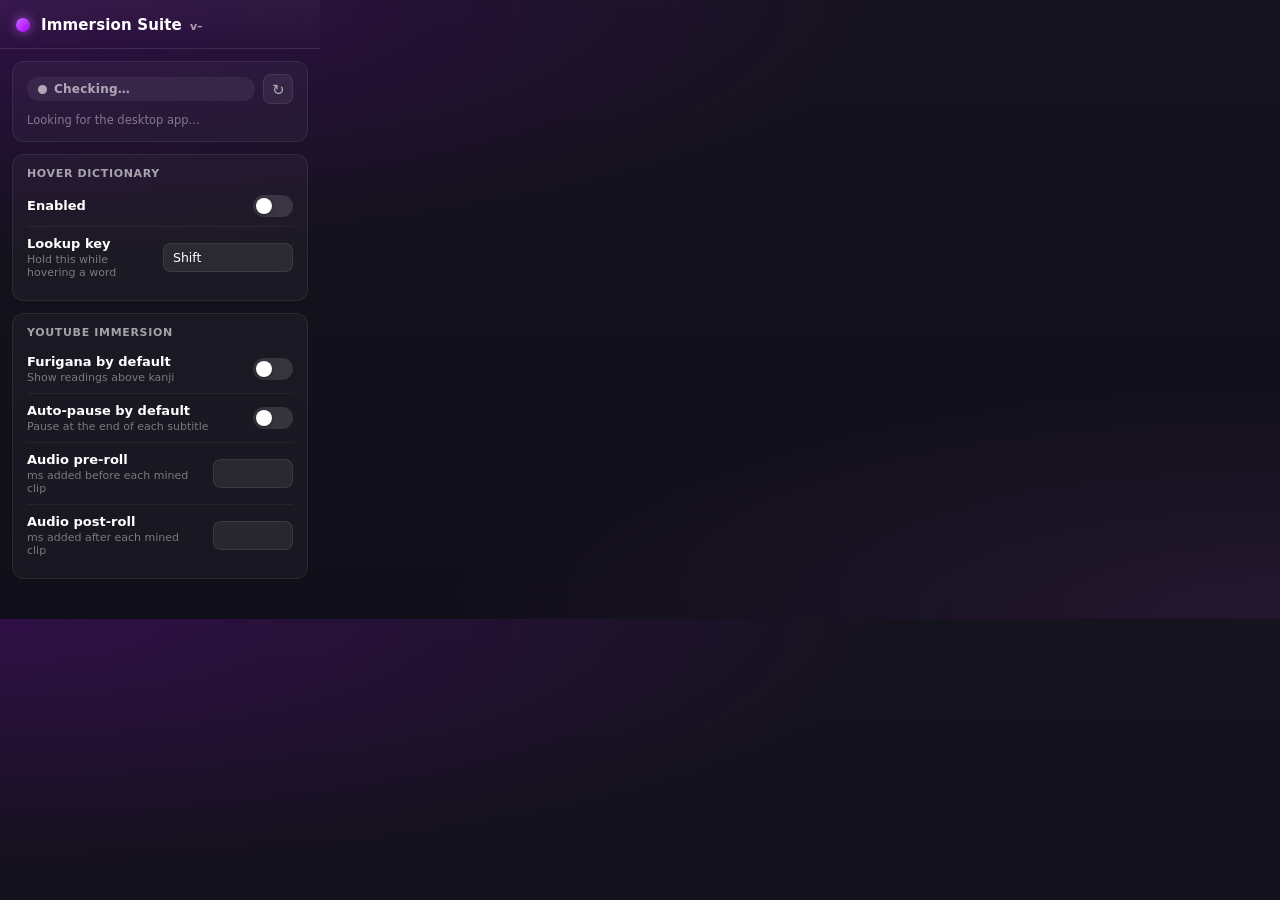
==== extension/popup/index.html @ 971024d9 "Add toolbar popup + options page (roadmap #7, #9) New extension action popup (also wired as options_" ====
<!DOCTYPE html>
<html lang="en">
<head>
  <meta charset="UTF-8">
  <meta name="viewport" content="width=device-width, initial-scale=1.0">
  <title>Immersion Suite</title>
  <link rel="stylesheet" href="popup.css">
</head>
<body>
  <header class="hero">
    <span class="hero-dot"></span>
    <div class="hero-titles">
      <h1 class="hero-title">Immersion Suite</h1>
      <span class="hero-version" id="version">v–</span>
    </div>
  </header>

  <!-- Connection status -->
  <section class="card status-card">
    <div class="status-line">
      <span class="status-badge is-checking" id="statusBadge">
        <span class="status-pip"></span>
        <span id="statusText">Checking…</span>
      </span>
      <button class="icon-btn" id="refreshBtn" type="button" title="Re-check connection">↻</button>
    </div>
    <p class="status-hint" id="statusHint">Looking for the desktop app…</p>
  </section>

  <!-- Hover dictionary -->
  <section class="card">
    <h2 class="card-title">Hover Dictionary</h2>

    <label class="row toggle-row">
      <span class="row-label">Enabled</span>
      <span class="switch">
        <input type="checkbox" id="dictEnabled">
        <span class="slider"></span>
      </span>
    </label>

    <label class="row">
      <span class="row-label">
        Lookup key
        <span class="row-sub">Hold this while hovering a word</span>
      </span>
      <select class="select" id="lookupModifier">
        <option value="shift">Shift</option>
        <option value="alt">Alt</option>
        <option value="ctrl">Ctrl</option>
        <option value="none">No key (hover only)</option>
      </select>
    </label>
  </section>

  <!-- YouTube immersion -->
  <section class="card">
    <h2 class="card-title">YouTube Immersion</h2>

    <label class="row toggle-row">
      <span class="row-label">
        Furigana by default
        <span class="row-sub">Show readings above kanji</span>
      </span>
      <span class="switch">
        <input type="checkbox" id="ytFurigana">
        <span class="slider"></span>
      </span>
    </label>

    <label class="row toggle-row">
      <span class="row-label">
        Auto-pause by default
        <span class="row-sub">Pause at the end of each subtitle</span>
      </span>
      <span class="switch">
        <input type="checkbox" id="ytAutoPause">
        <span class="slider"></span>
      </span>
    </label>

    <label class="row">
      <span class="row-label">
        Audio pre-roll
        <span class="row-sub">ms added before each mined clip</span>
      </span>
      <input type="number" class="num" id="ytAudioStart" min="0" max="5000" step="50">
    </label>

    <label class="row">
      <span class="row-label">
        Audio post-roll
        <span class="row-sub">ms added after each mined clip</span>
      </span>
      <input type="number" class="num" id="ytAudioEnd" min="0" max="5000" step="50">
    </label>
  </section>

  <footer class="foot">
    <span id="savedNote" class="saved-note"></span>
  </footer>

  <script src="popup.js"></script>
</body>
</html>
---- extension/popup/popup.css ----
:root {
  --accent: #aa00ff;
  --accent-2: #cc66ff;
  --bg-0: #100e18;
  --bg-1: #15131e;
  --card: rgba(255, 255, 255, 0.035);
  --card-border: rgba(255, 255, 255, 0.08);
  --text: #ffffff;
  --text-dim: rgba(255, 255, 255, 0.6);
  --text-dimmer: rgba(255, 255, 255, 0.42);
  --ok: #7bd88f;
  --warn: #ffd166;
  --error: #ff8585;
}

* { box-sizing: border-box; }

html, body { margin: 0; }

body {
  width: 320px;
  font-family: 'Inter', system-ui, -apple-system, sans-serif;
  font-size: 13px;
  color: var(--text);
  background:
    radial-gradient(120% 70% at 0% 0%, rgba(170, 0, 255, 0.18), transparent 60%),
    radial-gradient(120% 70% at 100% 100%, rgba(204, 102, 255, 0.10), transparent 55%),
    linear-gradient(180deg, var(--bg-1) 0%, var(--bg-0) 100%);
  padding: 0 0 12px;
}

/* ── Hero ──────────────────────────────────────────────────────────────── */
.hero {
  display: flex;
  align-items: center;
  gap: 11px;
  padding: 16px 16px 14px;
  border-bottom: 1px solid var(--card-border);
  background: linear-gradient(180deg, rgba(255, 255, 255, 0.04), transparent);
}

.hero-dot {
  width: 14px;
  height: 14px;
  border-radius: 50%;
  background: linear-gradient(135deg, var(--accent-2), var(--accent));
  box-shadow: 0 0 12px rgba(204, 102, 255, 0.7);
  flex: 0 0 auto;
}

.hero-titles { display: flex; align-items: baseline; gap: 8px; }
.hero-title { margin: 0; font-size: 15px; font-weight: 700; letter-spacing: 0.01em; }
.hero-version {
  font-size: 11px;
  font-weight: 600;
  color: var(--text-dim);
  font-variant-numeric: tabular-nums;
}

/* ── Cards ─────────────────────────────────────────────────────────────── */
.card {
  margin: 12px 12px 0;
  padding: 12px 14px;
  background: var(--card);
  border: 1px solid var(--card-border);
  border-radius: 12px;
}

.card-title {
  margin: 0 0 6px;
  font-size: 11px;
  font-weight: 700;
  text-transform: uppercase;
  letter-spacing: 0.06em;
  color: var(--text-dim);
}

/* ── Connection status ─────────────────────────────────────────────────── */
.status-line { display: flex; align-items: center; gap: 8px; }

.status-badge {
  display: inline-flex;
  align-items: center;
  gap: 7px;
  padding: 5px 11px;
  border-radius: 999px;
  font-size: 12px;
  font-weight: 700;
  letter-spacing: 0.02em;
  flex: 1;
}

.status-pip {
  width: 9px;
  height: 9px;
  border-radius: 50%;
  flex: 0 0 auto;
}

.status-badge.is-ok       { background: rgba(123, 216, 143, 0.15); color: var(--ok); }
.status-badge.is-ok .status-pip {
  background: var(--ok);
  box-shadow: 0 0 8px rgba(123, 216, 143, 0.8);
  animation: pulse 2s ease-in-out infinite;
}
.status-badge.is-down     { background: rgba(255, 133, 133, 0.13); color: var(--error); }
.status-badge.is-down .status-pip { background: var(--error); }
.status-badge.is-checking { background: rgba(255, 255, 255, 0.06); color: var(--text-dim); }
.status-badge.is-checking .status-pip { background: var(--text-dim); animation: pulse 1.1s ease-in-out infinite; }

@keyframes pulse {
  0%, 100% { opacity: 1; transform: scale(1); }
  50%      { opacity: 0.45; transform: scale(0.85); }
}

.status-hint {
  margin: 8px 0 0;
  font-size: 11.5px;
  line-height: 1.45;
  color: var(--text-dimmer);
}

.icon-btn {
  appearance: none;
  background: rgba(255, 255, 255, 0.06);
  border: 1px solid var(--card-border);
  color: var(--text-dim);
  width: 30px;
  height: 30px;
  border-radius: 8px;
  font-size: 15px;
  line-height: 1;
  cursor: pointer;
  flex: 0 0 auto;
  transition: background 0.15s ease, color 0.15s ease, transform 0.3s ease;
}
.icon-btn:hover { background: rgba(170, 0, 255, 0.25); color: #fff; }
.icon-btn:active { transform: rotate(180deg); }

/* ── Rows ──────────────────────────────────────────────────────────────── */
.row {
  display: flex;
  align-items: center;
  justify-content: space-between;
  gap: 12px;
  padding: 9px 0;
  border-top: 1px solid rgba(255, 255, 255, 0.05);
}
.card-title + .row,
.row:first-of-type { border-top: none; }

.row-label {
  display: flex;
  flex-direction: column;
  gap: 2px;
  font-weight: 600;
}
.row-sub {
  font-size: 11px;
  font-weight: 500;
  color: var(--text-dimmer);
}

/* ── Toggle switch ─────────────────────────────────────────────────────── */
.switch { position: relative; display: inline-block; width: 40px; height: 22px; flex: 0 0 auto; }
.switch input { opacity: 0; width: 0; height: 0; }
.slider {
  position: absolute;
  inset: 0;
  cursor: pointer;
  background: rgba(255, 255, 255, 0.12);
  border-radius: 999px;
  transition: background 0.18s ease;
}
.slider::before {
  content: '';
  position: absolute;
  height: 16px;
  width: 16px;
  left: 3px;
  top: 3px;
  border-radius: 50%;
  background: #fff;
  transition: transform 0.18s cubic-bezier(0.34, 1.4, 0.64, 1);
  box-shadow: 0 1px 3px rgba(0, 0, 0, 0.4);
}
.switch input:checked + .slider {
  background: linear-gradient(135deg, var(--accent), var(--accent-2));
  box-shadow: 0 0 10px rgba(170, 0, 255, 0.4);
}
.switch input:checked + .slider::before { transform: translateX(18px); }
.switch input:focus-visible + .slider { outline: 2px solid var(--accent-2); outline-offset: 2px; }

/* ── Inputs ────────────────────────────────────────────────────────────── */
.select, .num {
  appearance: none;
  background: rgba(255, 255, 255, 0.07);
  color: #fff;
  border: 1px solid var(--card-border);
  border-radius: 8px;
  padding: 6px 9px;
  font: inherit;
  font-size: 12.5px;
  transition: border-color 0.15s ease, background 0.15s ease;
}
.select { min-width: 130px; }
.num { width: 80px; text-align: right; font-variant-numeric: tabular-nums; }
.select:focus, .num:focus {
  outline: none;
  border-color: var(--accent-2);
  background: rgba(170, 0, 255, 0.1);
}
.select option { background: #1a1a22; color: #fff; }

/* ── Footer ────────────────────────────────────────────────────────────── */
.foot {
  min-height: 16px;
  margin: 12px 14px 0;
  text-align: center;
}
.saved-note {
  font-size: 11px;
  font-weight: 600;
  color: var(--ok);
  opacity: 0;
  transition: opacity 0.2s ease;
}
.saved-note.show { opacity: 1; }
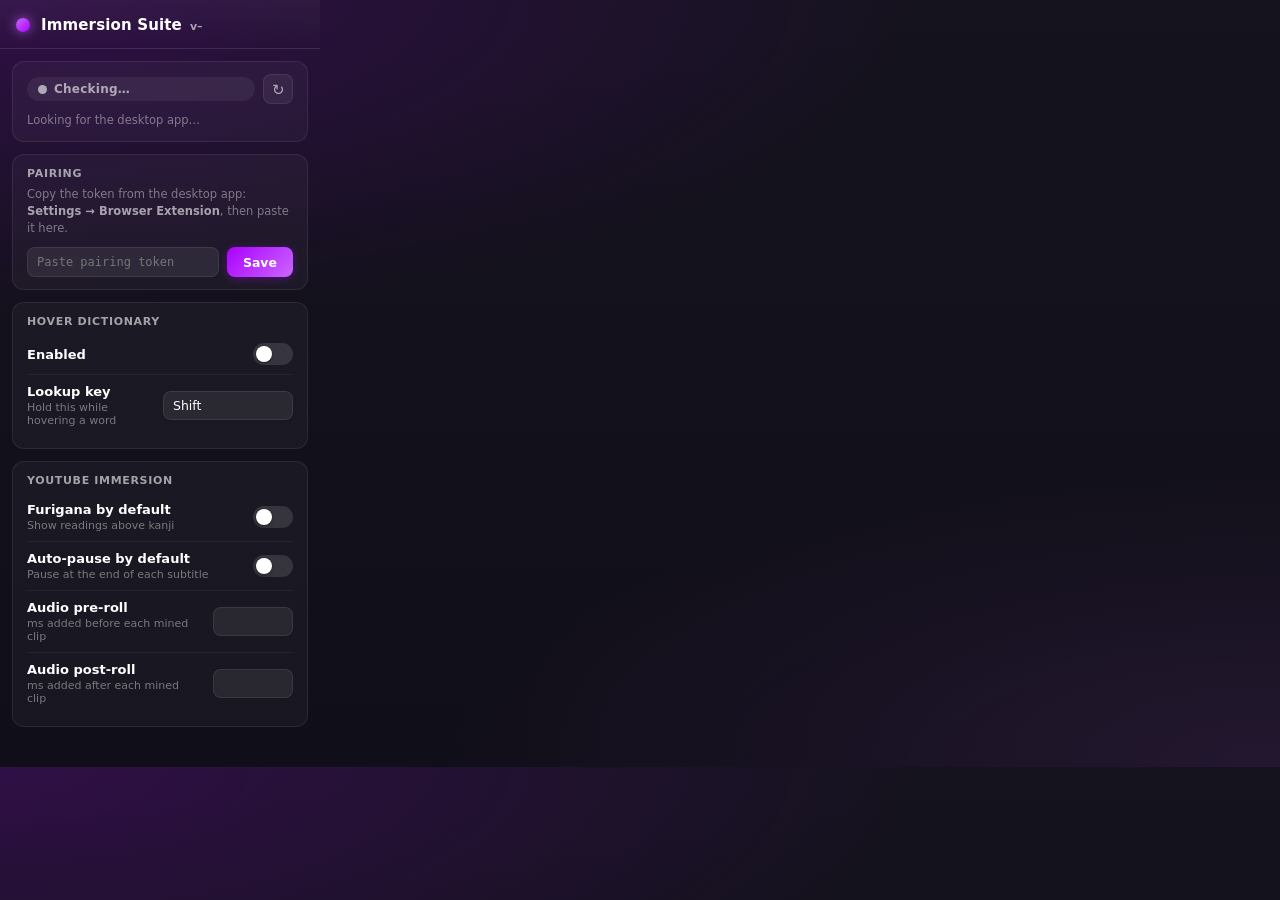
==== commit f73e3456: "Require a shared pairing token on the extension bridge (roadmap #1) Completes #1: beyond the origin " ====
--- a/extension/popup/index.html
+++ b/extension/popup/index.html
@@ -25,6 +25,17 @@
       <button class="icon-btn" id="refreshBtn" type="button" title="Re-check connection">↻</button>
     </div>
     <p class="status-hint" id="statusHint">Looking for the desktop app…</p>
+  </section>
+
+  <!-- Pairing -->
+  <section class="card">
+    <h2 class="card-title">Pairing</h2>
+    <p class="pair-hint">Copy the token from the desktop app: <b>Settings → Browser&nbsp;Extension</b>, then paste it here.</p>
+    <div class="pair-input-row">
+      <input type="text" class="text-input" id="wsToken" placeholder="Paste pairing token"
+             autocomplete="off" autocapitalize="off" spellcheck="false">
+      <button class="save-btn" id="saveTokenBtn" type="button">Save</button>
+    </div>
   </section>
 
   <!-- Hover dictionary -->
--- a/extension/popup/popup.css
+++ b/extension/popup/popup.css
@@ -212,6 +212,53 @@
 }
 .select option { background: #1a1a22; color: #fff; }
 
+/* ── Pairing ───────────────────────────────────────────────────────────── */
+.pair-hint {
+  margin: 0 0 10px;
+  font-size: 11.5px;
+  line-height: 1.5;
+  color: var(--text-dimmer);
+}
+.pair-hint b { color: var(--text-dim); font-weight: 700; }
+
+.pair-input-row { display: flex; gap: 8px; }
+
+.text-input {
+  flex: 1;
+  min-width: 0;
+  background: rgba(255, 255, 255, 0.07);
+  color: #fff;
+  border: 1px solid var(--card-border);
+  border-radius: 8px;
+  padding: 7px 9px;
+  font: inherit;
+  font-size: 12px;
+  font-family: ui-monospace, 'SF Mono', Menlo, Consolas, monospace;
+  transition: border-color 0.15s ease, background 0.15s ease;
+}
+.text-input:focus {
+  outline: none;
+  border-color: var(--accent-2);
+  background: rgba(170, 0, 255, 0.1);
+}
+
+.save-btn {
+  flex: 0 0 auto;
+  background: linear-gradient(135deg, var(--accent), var(--accent-2));
+  color: #fff;
+  border: none;
+  border-radius: 8px;
+  padding: 7px 16px;
+  font: inherit;
+  font-size: 12.5px;
+  font-weight: 700;
+  cursor: pointer;
+  box-shadow: 0 2px 8px rgba(170, 0, 255, 0.35);
+  transition: transform 0.14s cubic-bezier(0.34, 1.4, 0.64, 1), filter 0.15s ease, box-shadow 0.18s ease;
+}
+.save-btn:hover { filter: brightness(1.06); transform: translateY(-1px); box-shadow: 0 6px 16px rgba(170, 0, 255, 0.45); }
+.save-btn:active { transform: scale(0.96); box-shadow: 0 2px 8px rgba(170, 0, 255, 0.35); }
+
 /* ── Footer ────────────────────────────────────────────────────────────── */
 .foot {
   min-height: 16px;
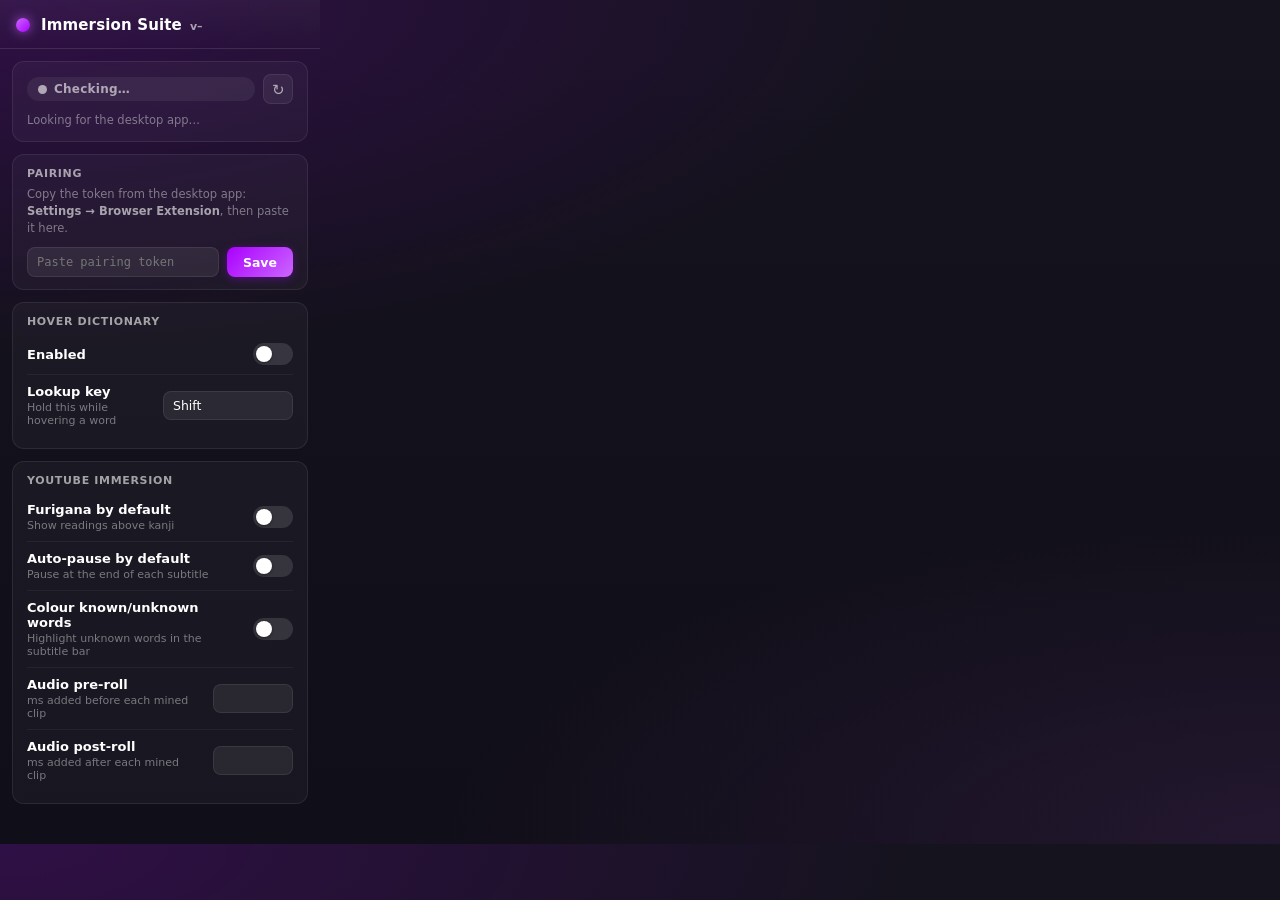
==== commit 7782f2f4: "Add known/unknown word tracking (roadmap #13) A manually-curated known-words list, separate from the" ====
--- a/extension/popup/index.html
+++ b/extension/popup/index.html
@@ -90,6 +90,17 @@
       </span>
     </label>
 
+    <label class="row toggle-row">
+      <span class="row-label">
+        Colour known/unknown words
+        <span class="row-sub">Highlight unknown words in the subtitle bar</span>
+      </span>
+      <span class="switch">
+        <input type="checkbox" id="ytKnownColoring">
+        <span class="slider"></span>
+      </span>
+    </label>
+
     <label class="row">
       <span class="row-label">
         Audio pre-roll
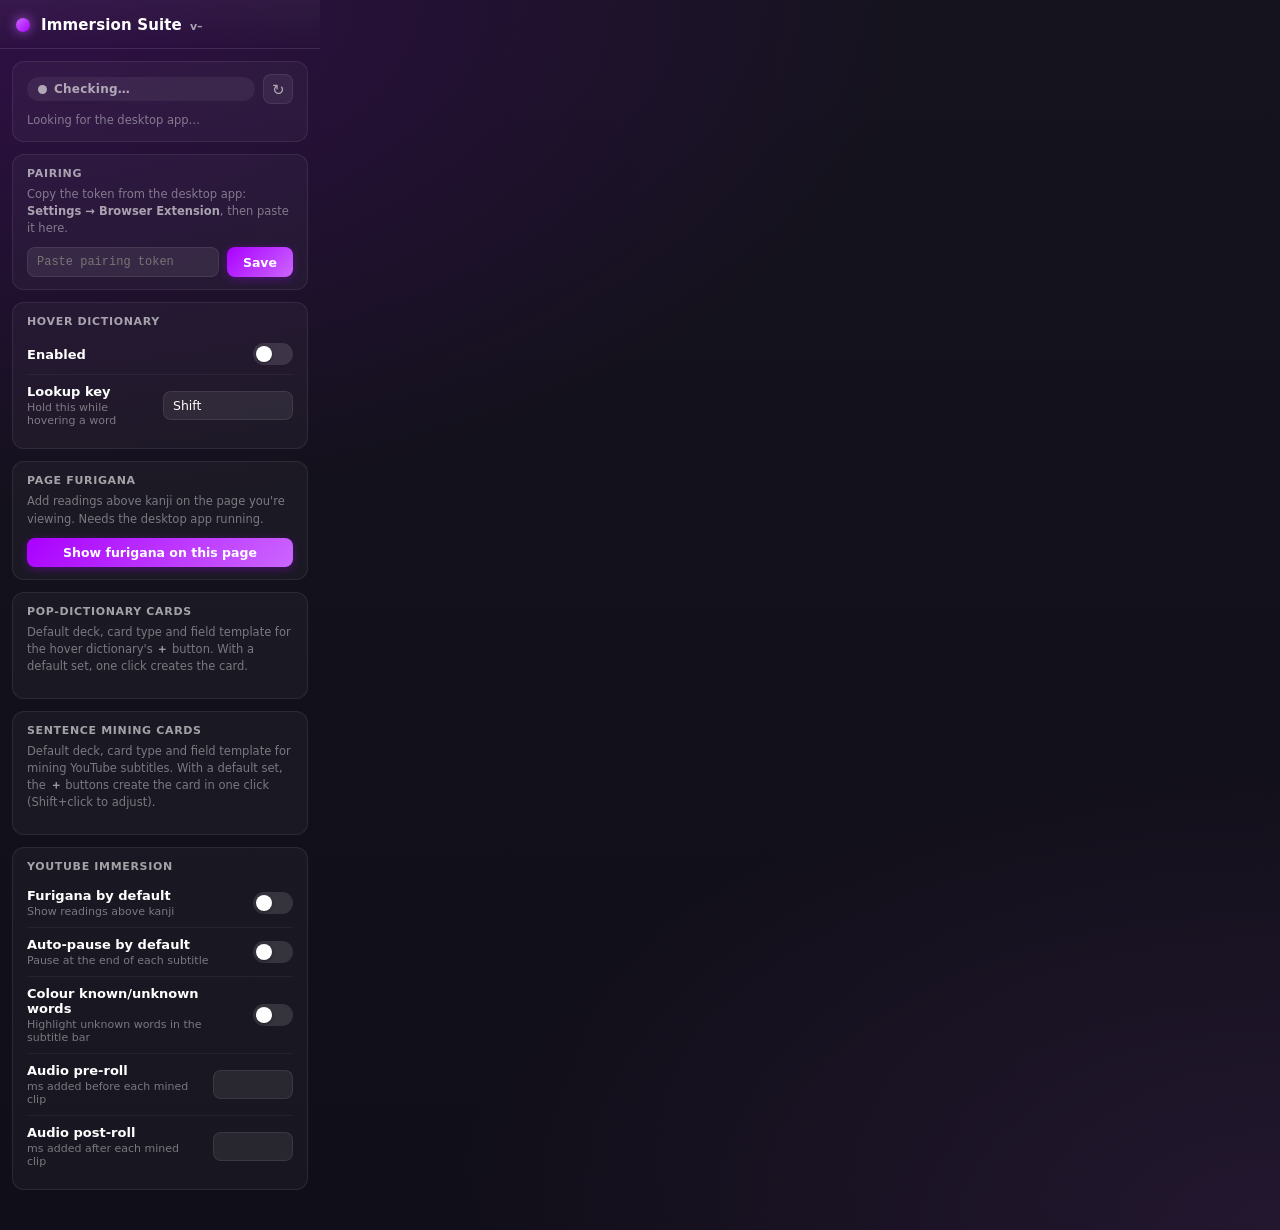
==== commit 6ba63af1: "Whole-page furigana + one-click mining defaults for both card surfaces - New content script furigana" ====
--- a/extension/popup/index.html
+++ b/extension/popup/index.html
@@ -64,6 +64,50 @@
     </label>
   </section>
 
+  <!-- Whole-page furigana -->
+  <section class="card">
+    <h2 class="card-title">Page Furigana</h2>
+    <p class="pair-hint">Add readings above kanji on the page you're viewing. Needs the desktop app running.</p>
+    <button class="save-btn wide-btn" id="pageFuriBtn" type="button">Show furigana on this page</button>
+    <p class="status-hint" id="pageFuriHint" hidden></p>
+  </section>
+
+  <!-- Card creation defaults (hover-dictionary mining) -->
+  <section class="card">
+    <h2 class="card-title">Pop-Dictionary Cards</h2>
+    <p class="pair-hint">Default deck, card type and field template for the hover dictionary's <b>＋</b> button. With a default set, one click creates the card.</p>
+    <p class="status-hint" id="mineHint" hidden></p>
+    <div id="mineForm" hidden>
+      <label class="row">
+        <span class="row-label">Deck</span>
+        <select class="select" id="mineDeck"></select>
+      </label>
+      <label class="row">
+        <span class="row-label">Card type</span>
+        <select class="select" id="mineType"></select>
+      </label>
+      <div id="mineSlots"></div>
+    </div>
+  </section>
+
+  <!-- Card creation defaults (YouTube sentence mining) -->
+  <section class="card">
+    <h2 class="card-title">Sentence Mining Cards</h2>
+    <p class="pair-hint">Default deck, card type and field template for mining YouTube subtitles. With a default set, the <b>＋</b> buttons create the card in one click (Shift+click to adjust).</p>
+    <p class="status-hint" id="ytMineHint" hidden></p>
+    <div id="ytMineForm" hidden>
+      <label class="row">
+        <span class="row-label">Deck</span>
+        <select class="select" id="ytMineDeck"></select>
+      </label>
+      <label class="row">
+        <span class="row-label">Card type</span>
+        <select class="select" id="ytMineType"></select>
+      </label>
+      <div id="ytMineSlots"></div>
+    </div>
+  </section>
+
   <!-- YouTube immersion -->
   <section class="card">
     <h2 class="card-title">YouTube Immersion</h2>
--- a/extension/popup/popup.css
+++ b/extension/popup/popup.css
@@ -258,6 +258,13 @@
 }
 .save-btn:hover { filter: brightness(1.06); transform: translateY(-1px); box-shadow: 0 6px 16px rgba(170, 0, 255, 0.45); }
 .save-btn:active { transform: scale(0.96); box-shadow: 0 2px 8px rgba(170, 0, 255, 0.35); }
+.save-btn:disabled { opacity: 0.55; cursor: default; filter: none; transform: none; }
+
+.wide-btn { width: 100%; }
+
+/* Card-creation template rows: let the selects breathe in the narrow popup. */
+#mineForm .select,
+#ytMineForm .select { max-width: 180px; flex: 1; min-width: 0; }
 
 /* ── Footer ────────────────────────────────────────────────────────────── */
 .foot {
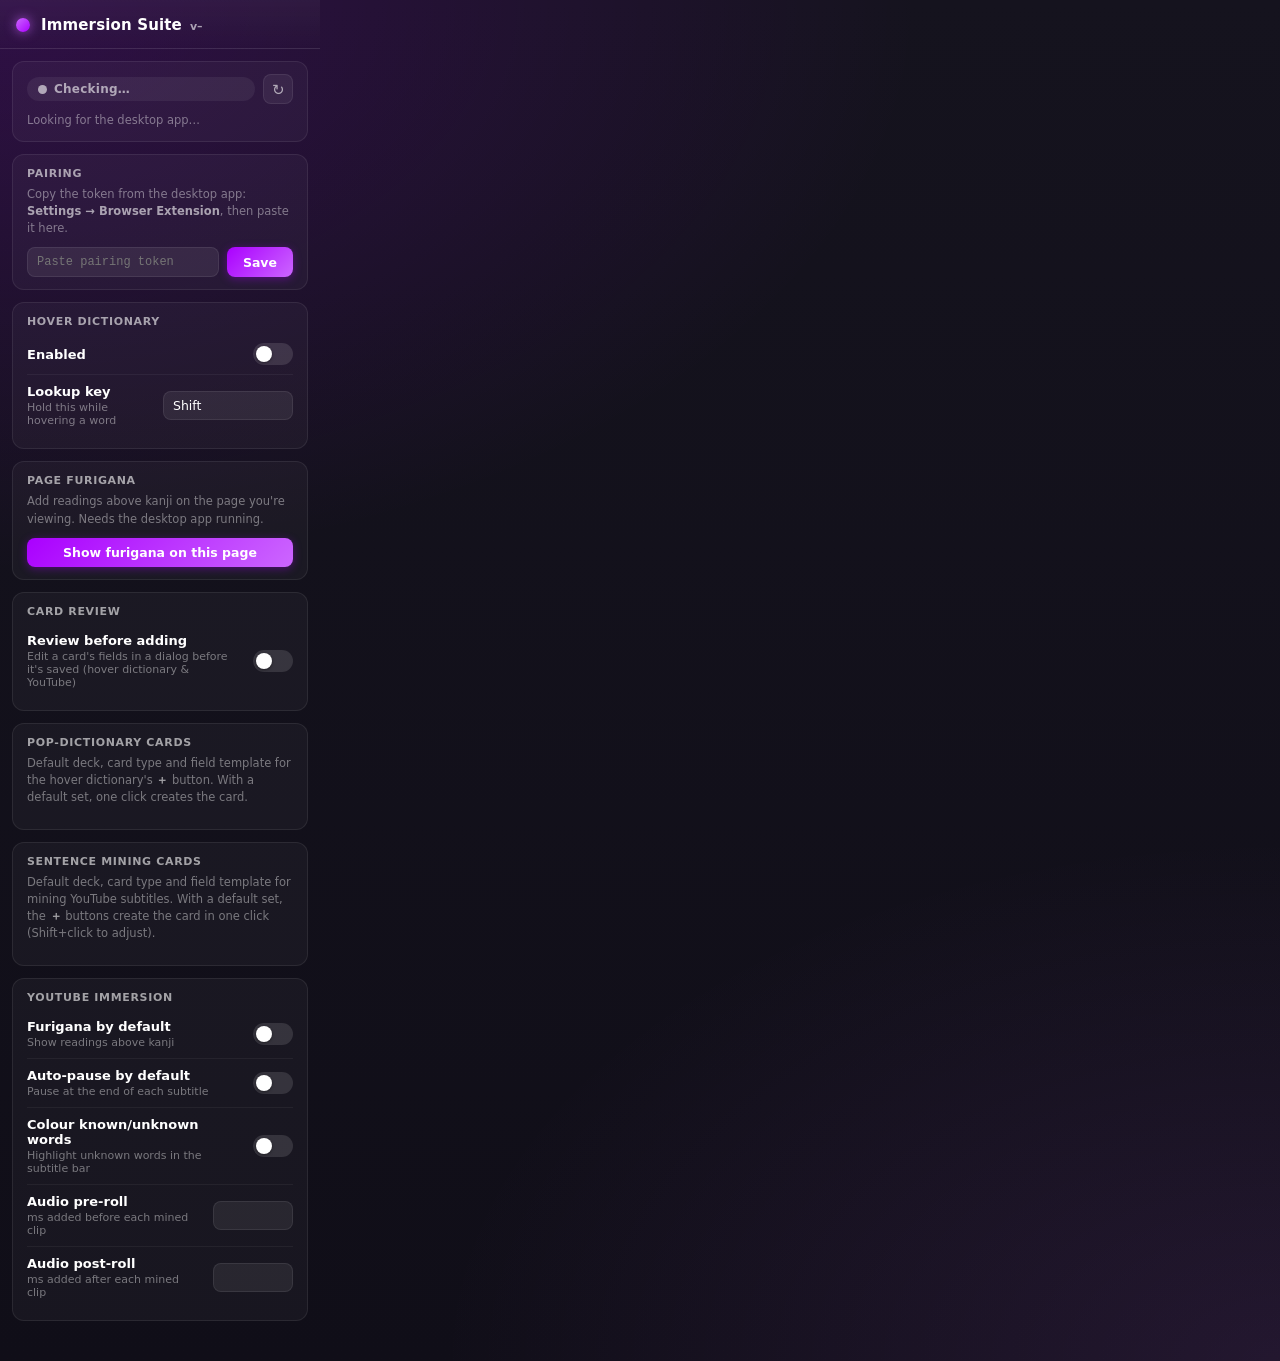
==== commit 5fd8d215: "Pre-add review dialog for mined cards (both surfaces), default on Clicking + in the hover dictionary" ====
--- a/extension/popup/index.html
+++ b/extension/popup/index.html
@@ -70,6 +70,21 @@
     <p class="pair-hint">Add readings above kanji on the page you're viewing. Needs the desktop app running.</p>
     <button class="save-btn wide-btn" id="pageFuriBtn" type="button">Show furigana on this page</button>
     <p class="status-hint" id="pageFuriHint" hidden></p>
+  </section>
+
+  <!-- Pre-add review dialog (both mining surfaces) -->
+  <section class="card">
+    <h2 class="card-title">Card Review</h2>
+    <label class="row toggle-row">
+      <span class="row-label">
+        Review before adding
+        <span class="row-sub">Edit a card's fields in a dialog before it's saved (hover dictionary &amp; YouTube)</span>
+      </span>
+      <span class="switch">
+        <input type="checkbox" id="mineReview">
+        <span class="slider"></span>
+      </span>
+    </label>
   </section>
 
   <!-- Card creation defaults (hover-dictionary mining) -->
